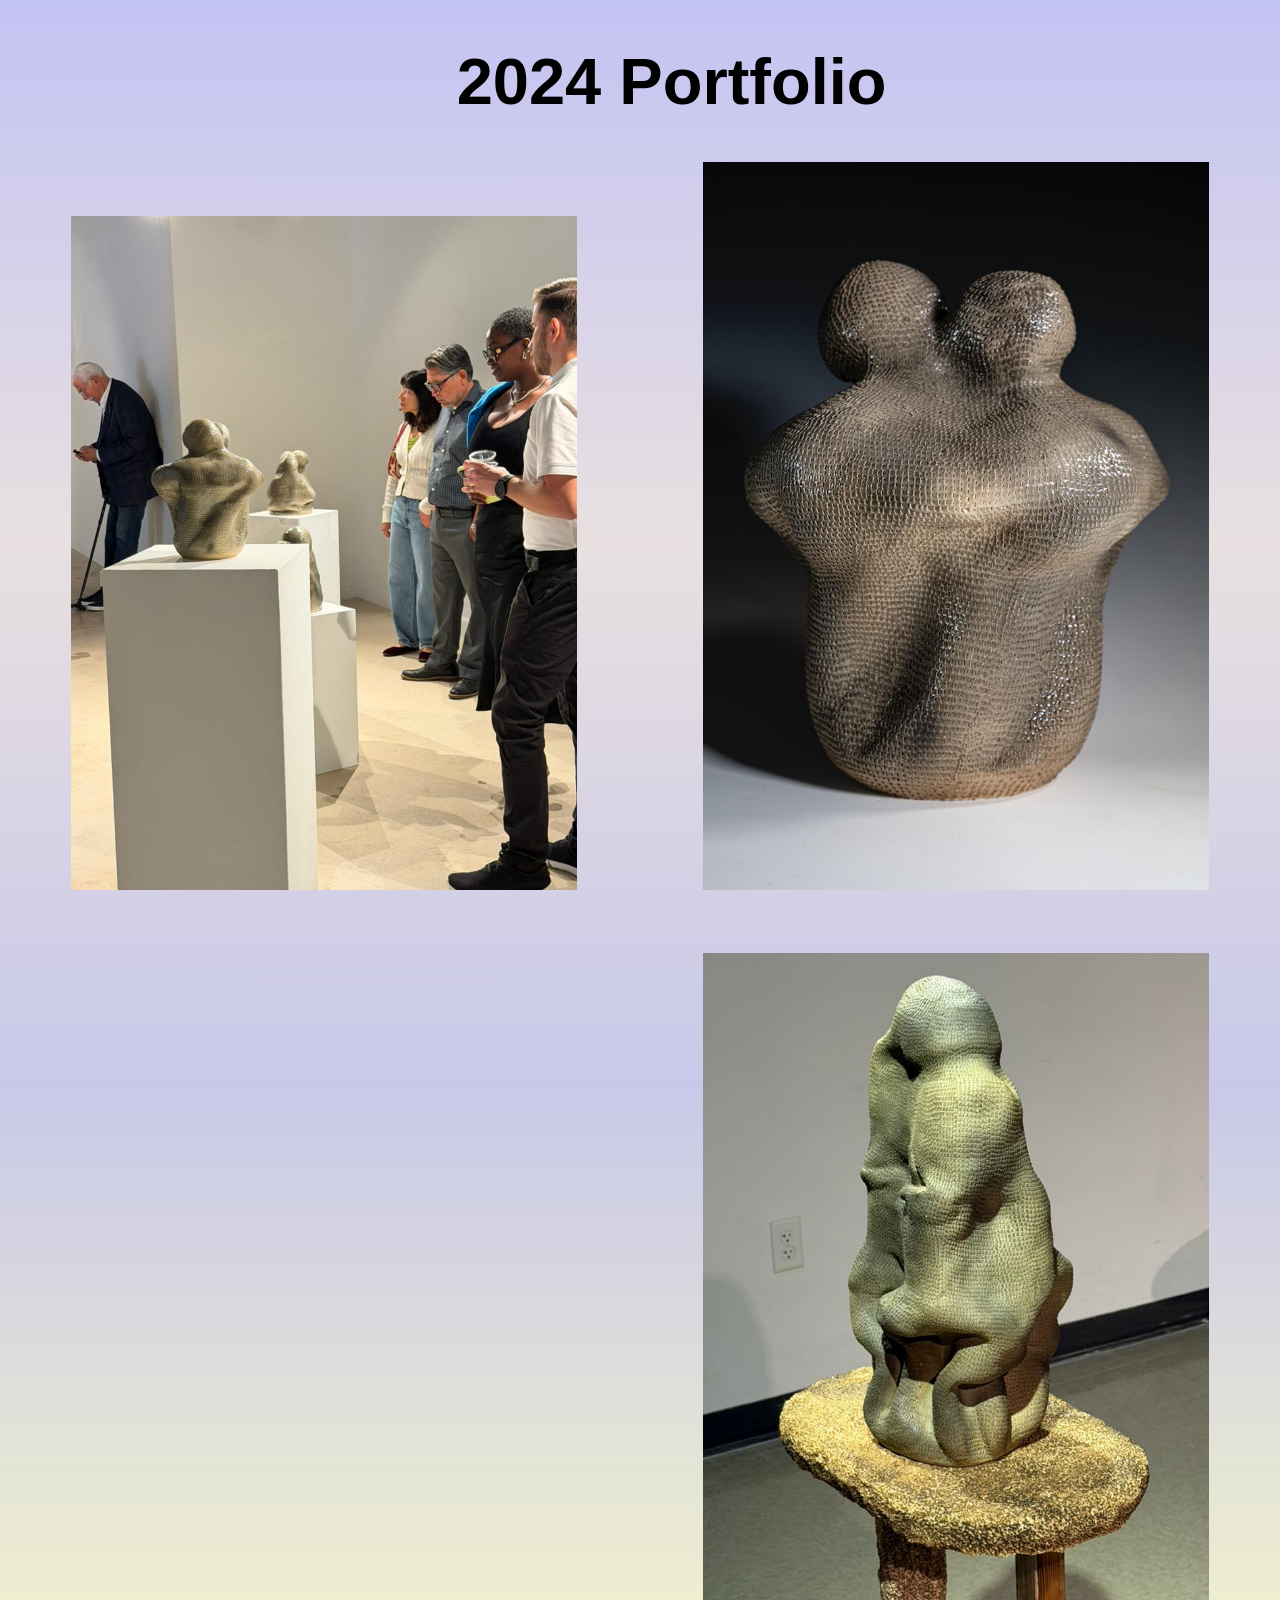
==== index 2.html @ 842fe30e "Add files via upload" ====
<!DOCTYPE html>
<html lang="en">
<head>
    <meta charset="UTF-8">
    <meta name="viewport" content="width=device-width, initial-scale=1.0">
    <title>Portfolio</title>
   <link rel="stylesheet" href="index.css">
</head>
<body>
    <h1 id="port">2024 Portfolio</h1><img src="images/" alt="">
    <img id="img1" src="images/Artwork 1.jpeg" alt="Artwork 1" width=""> 
    <br> 
    <br> 
    <br>
    <img id="img2" src="images/Art Basel.jpeg" alt="Art Basel" width="">
    <br>
    <br>
    <br>
    <img id="img3" src="images/Life of A_2025.jpeg" alt="Life of A_2025" width="">
    
</body>
</html>
---- index.css ----
body{
    background: linear-gradient(rgb(195, 195, 243) ,rgb(232, 224, 224) , rgb(200, 200, 233), rgb(240, 240, 207));
}

h1{
    font-family: "Lobster", sans-serif;
    font-size:65px;
    color: black;
    text-align: left;
    margin-left: 5%;
}

#p1{
    font-family: Arial, Helvetica, sans-serif;
    font-size: 20px;
 text-align: justify;
    border-style: none;
   padding-top: 10px;
   padding-left: 15px;
   padding-right: 30px;
   
    margin-left:5%;
    margin-right: 55%;
 
}
img{
    float: right;
    width: 50%;
   margin-left: 10%;
    margin-right: 5%;
    
}

h5{
    margin-left: 5%;
}
p{
    margin-left: 5%;
}
br

#anything{
    margin-left: 5%;
}
    
h4{
    text-align: center;
    font-size: 50px;
    font-family: 'Franklin Gothic Medium', 'Arial Narrow', Arial, sans-serif;
    margin-left: 5%;
   
}

iframe{
    width: 60%;
    height: 800px;
    margin-left: 20%;
}
    
#port{
    text-align: center;
}
#img1{
    
    width: 40%;
    margin-left: 5%;
}

#img2{
  
    width: 40%;
    margin-left: 5%;

}

#img3{
    width: 40%;
    margin-left: 5%;
    margin-top: 5%;
}
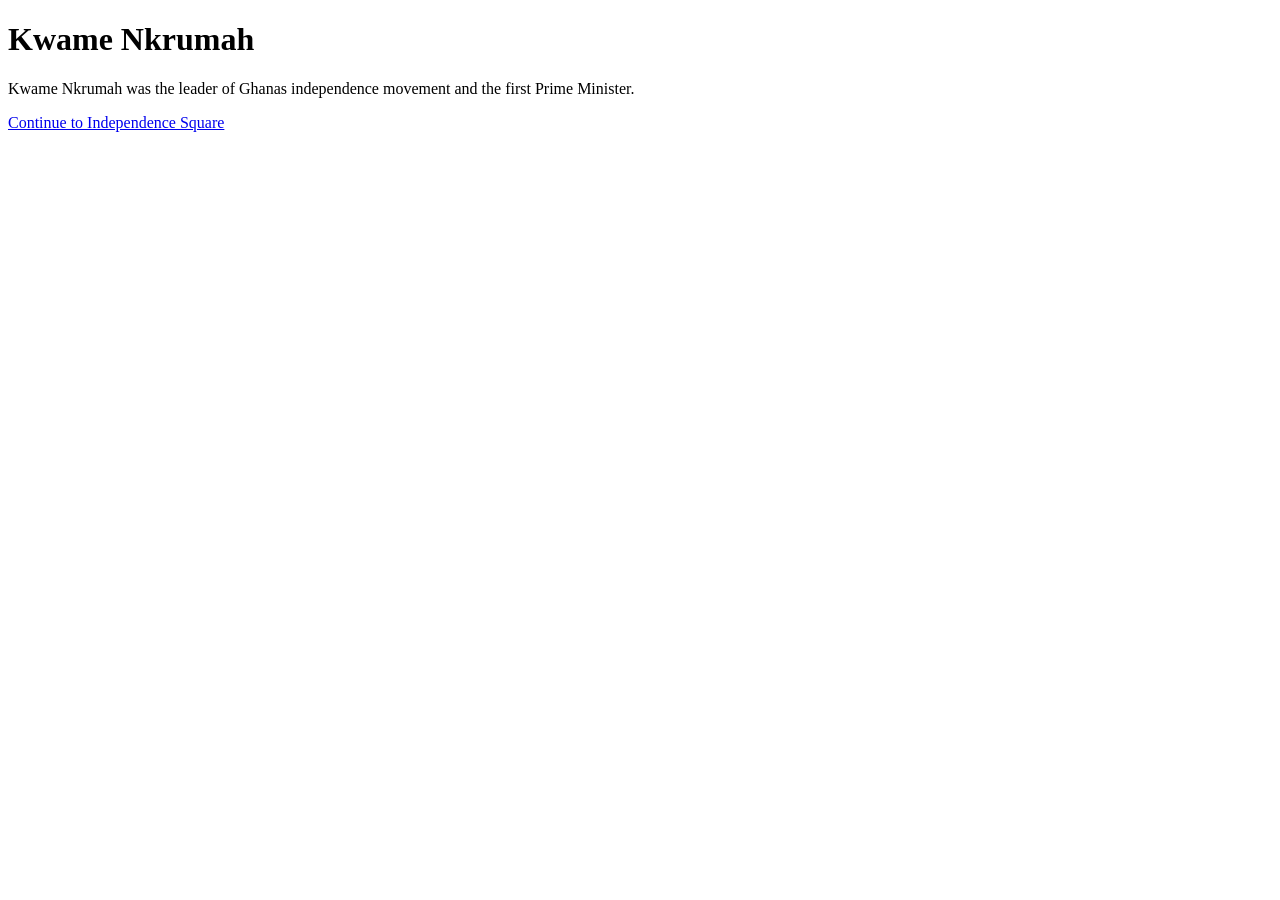
==== commit 782dbc62: "Add files via upload" ====
--- a/index 2.html
+++ b/index 2.html
@@ -3,20 +3,12 @@
 <head>
     <meta charset="UTF-8">
     <meta name="viewport" content="width=device-width, initial-scale=1.0">
-    <title>Portfolio</title>
-   <link rel="stylesheet" href="index.css">
+    <title>Kwame Nkrumah</title>
 </head>
 <body>
-    <h1 id="port">2024 Portfolio</h1><img src="images/" alt="">
-    <img id="img1" src="images/Artwork 1.jpeg" alt="Artwork 1" width=""> 
-    <br> 
-    <br> 
-    <br>
-    <img id="img2" src="images/Art Basel.jpeg" alt="Art Basel" width="">
-    <br>
-    <br>
-    <br>
-    <img id="img3" src="images/Life of A_2025.jpeg" alt="Life of A_2025" width="">
-    
+    <h1>Kwame Nkrumah</h1>
+    <p>Kwame Nkrumah was the leader of Ghanas independence movement and the first Prime Minister.</p>
+    <p><a href="independence-square.html">Continue to Independence Square</a></p>
+    <iframe width="560" height="315" src="https://www.youtube.com/embed/knrFJMhjB_0?si=KEs7ab1UPnrNVoQw" title="YouTube video player" frameborder="0" allow="accelerometer; autoplay; clipboard-write; encrypted-media; gyroscope; picture-in-picture; web-share" referrerpolicy="strict-origin-when-cross-origin" allowfullscreen></iframe>
 </body>
 </html>
